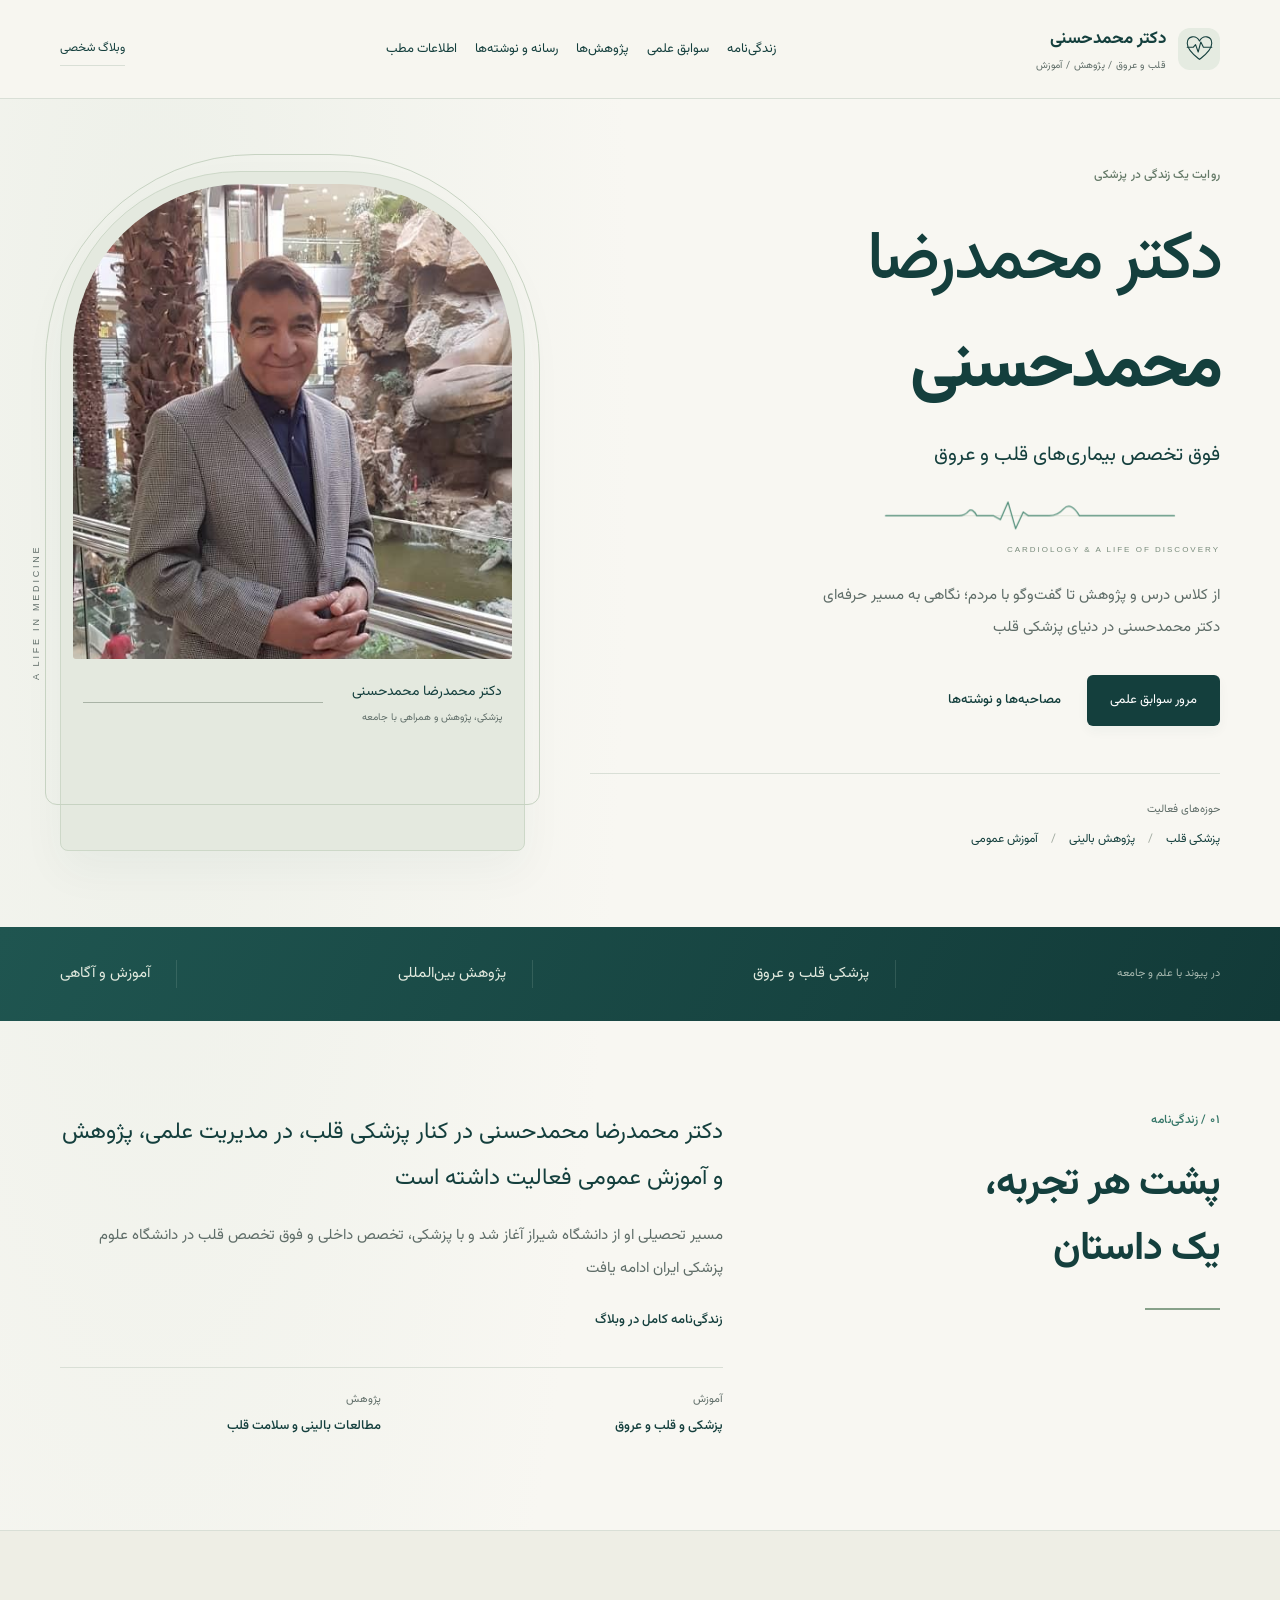
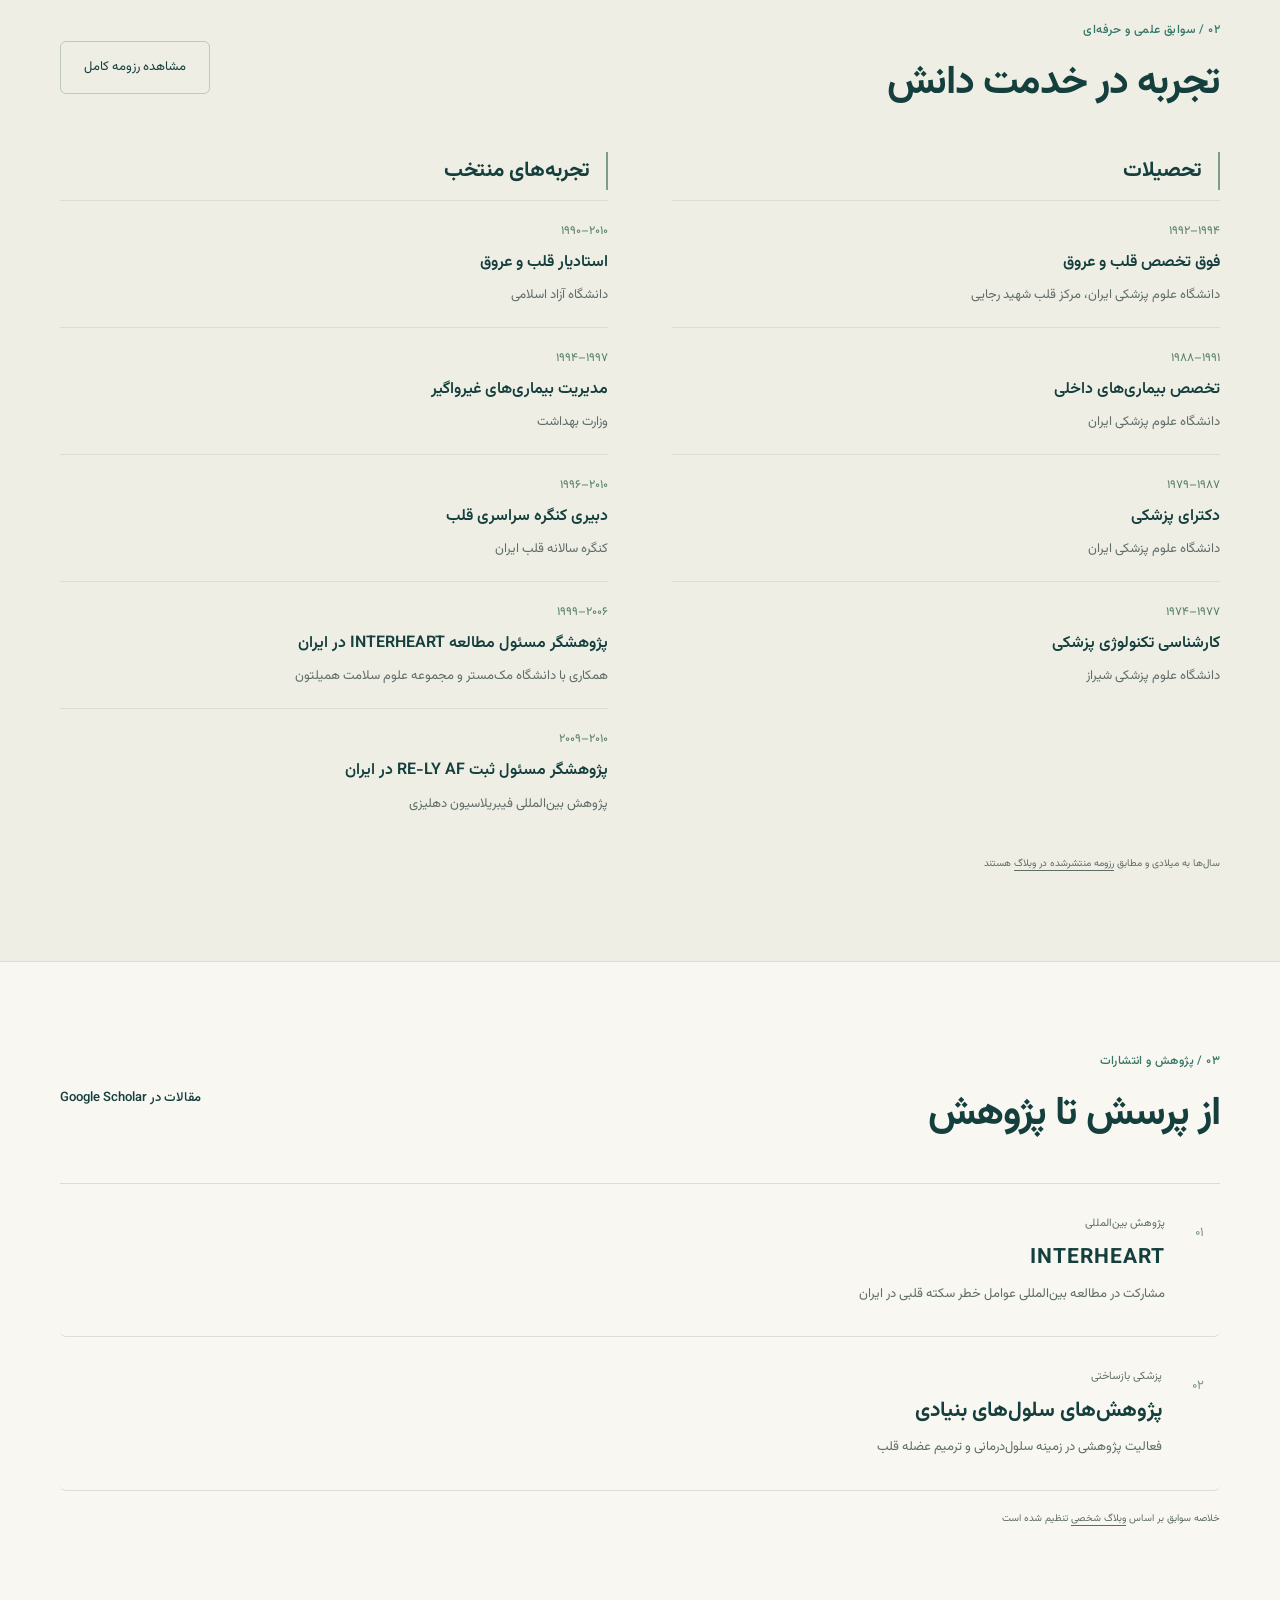
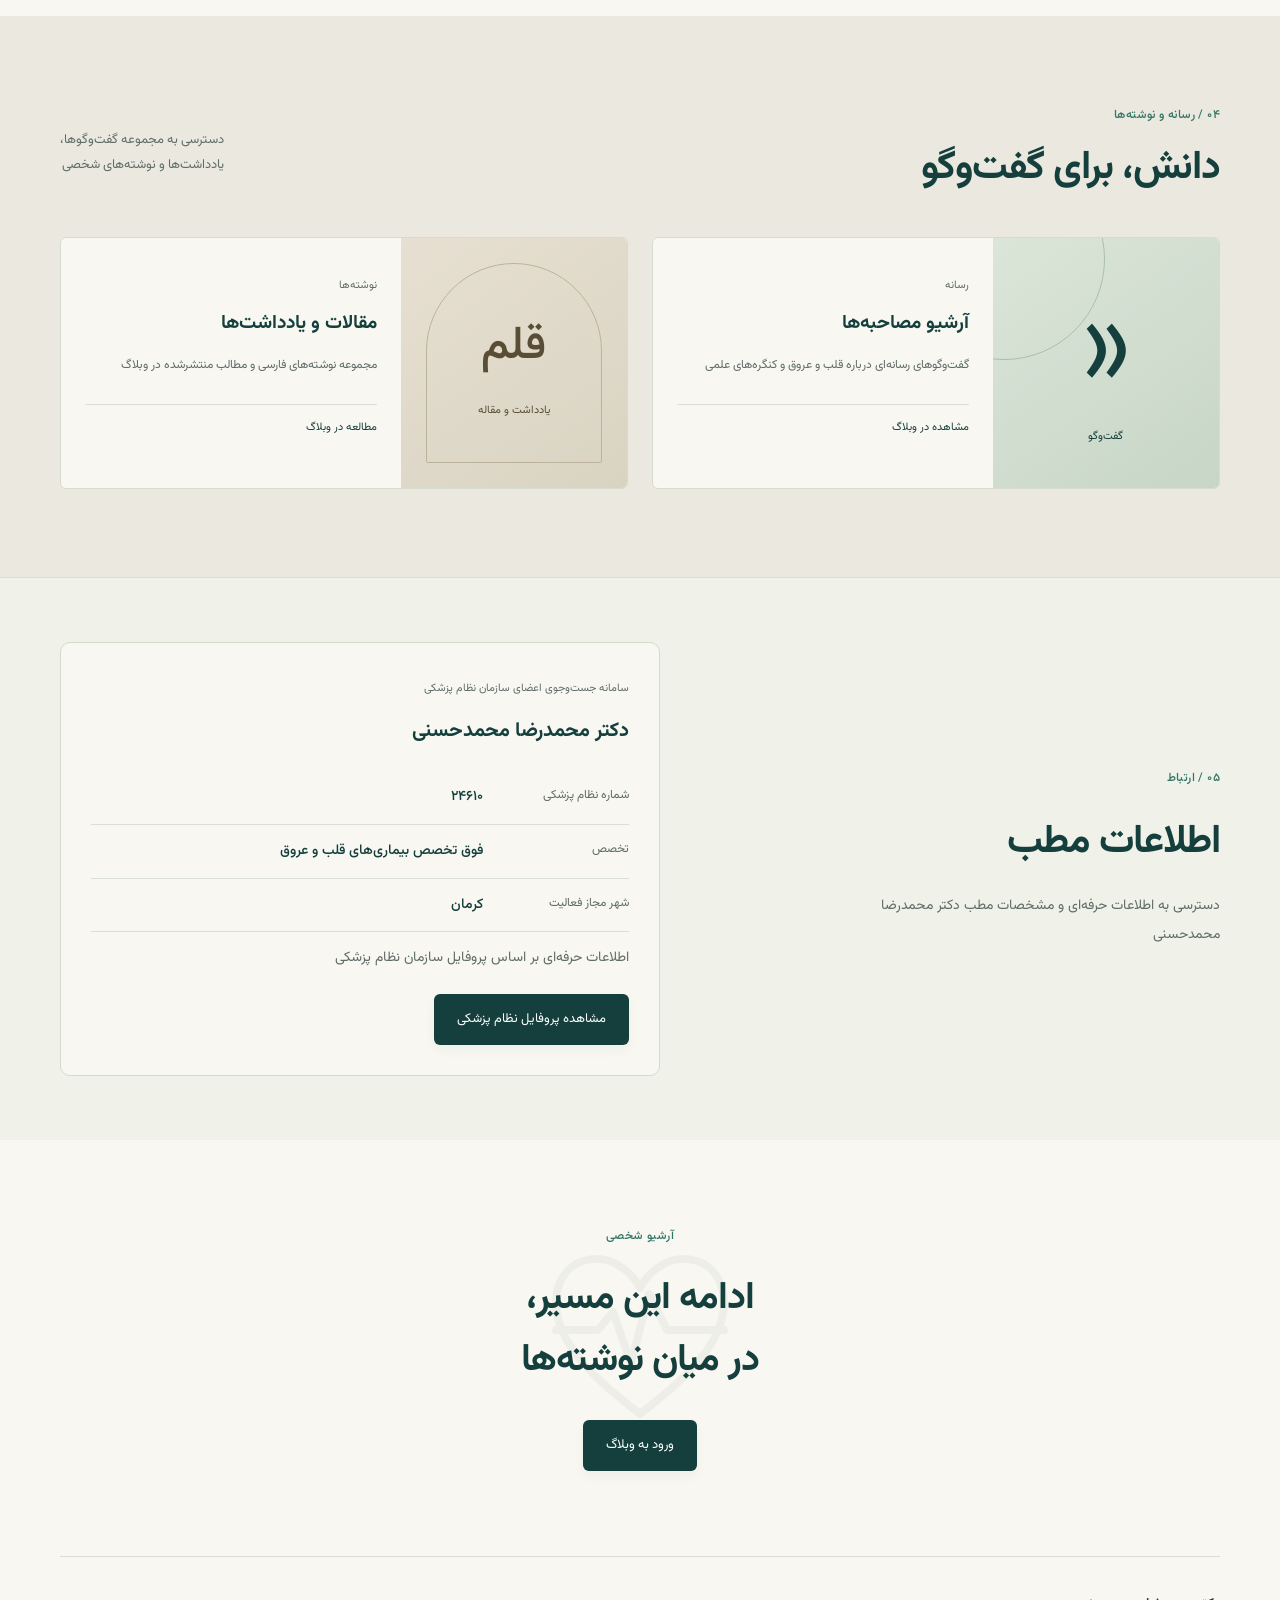
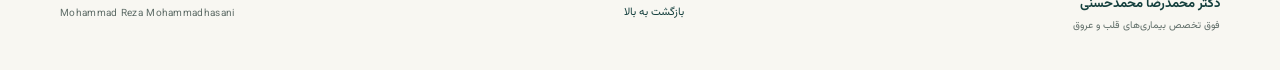
==== dad-website 2/index.html @ aa6b63ec "Add files via upload" ====
<!doctype html>
<html lang="fa" dir="rtl">
<head>
  <meta charset="utf-8">
  <meta name="viewport" content="width=device-width, initial-scale=1">
  <meta name="description" content="زندگی‌نامه، سوابق حرفه‌ای، پژوهش‌ها و آرشیو رسانه‌ای دکتر محمدرضا محمدحسنی، فوق تخصص بیماری‌های قلب و عروق.">
  <meta name="theme-color" content="#123f3c">
  <title>دکتر محمدرضا محمدحسنی | قلب، پژوهش و آموزش</title>
  <link rel="stylesheet" href="styles.css?v=6">
  <script src="script.js" defer></script>
</head>
<body>
  <a class="skip" href="#main">رفتن به محتوای اصلی</a>
  <header class="header">
    <div class="container header-inner">
      <a class="brand" href="#home" aria-label="دکتر محمدرضا محمدحسنی، صفحه نخست"><span class="brand-icon" aria-hidden="true"><svg viewBox="0 0 80 80" fill="none"><path d="M40 65C34 60 12 45 12 28C12 11 32 8 40 23C48 8 68 11 68 28C68 45 46 60 40 65Z"/><path d="M12 37H26L31 31L37 48L43 25L49 37H68"/></svg></span><span>دکتر محمدحسنی<small>قلب و عروق / پژوهش / آموزش</small></span></a>
      <button class="menu-toggle" aria-expanded="false" aria-controls="navigation">فهرست <span aria-hidden="true">☰</span></button>
      <nav id="navigation" aria-label="فهرست اصلی"><a href="#about">زندگی‌نامه</a><a href="#career">سوابق علمی</a><a href="#research">پژوهش‌ها</a><a href="#media">رسانه و نوشته‌ها</a><a href="#contact">اطلاعات مطب</a></nav>
      <a class="header-link" href="https://rezaafrooz.blogfa.com/" target="_blank" rel="noopener noreferrer">وبلاگ شخصی</a>
    </div>
  </header>
  <main id="main">
    <section class="hero container" id="home" aria-labelledby="hero-title">
      <div class="hero-copy">
        <p class="eyebrow hero-eyebrow">روایت یک زندگی در پزشکی</p>
        <h1 id="hero-title"><span>دکتر محمدرضا</span><br>محمدحسنی</h1>
        <p class="specialty">فوق تخصص بیماری‌های قلب و عروق</p>
        <div class="heartbeat" aria-hidden="true"><svg viewBox="0 0 380 50" fill="none"><path class="ecg-baseline" d="M0 26H380"/><path class="ecg-trace" d="M0 26H96Q104 26 109 20Q114 15 120 26H142L151 31L161 8L171 43L181 21L188 26H215Q226 26 234 17Q244 7 255 26H380"/></svg><span lang="en" dir="ltr">CARDIOLOGY &amp; A LIFE OF DISCOVERY</span></div>
        <p class="hero-description">از کلاس درس و پژوهش تا گفت‌وگو با مردم؛ نگاهی به مسیر حرفه‌ای دکتر محمدحسنی در دنیای پزشکی قلب</p>
        <div class="actions"><a class="button primary" href="#career">مرور سوابق علمی</a><a class="text-link" href="#media">مصاحبه‌ها و نوشته‌ها</a></div>
        <div class="hero-bottom"><span class="tiny-label">حوزه‌های فعالیت</span><p>پزشکی قلب <span> / </span> پژوهش بالینی <span> / </span> آموزش عمومی</p></div>
      </div>
      <figure class="portrait-frame"><img src="assets/portrait.jpg" alt="دکتر محمدرضا محمدحسنی" width="490" height="1008" fetchpriority="high"><figcaption><div>دکتر محمدرضا محمدحسنی<small>پزشکی، پژوهش و همراهی با جامعه</small></div><span class="caption-line" aria-hidden="true"></span></figcaption><span class="photo-tag" dir="ltr">A LIFE IN MEDICINE</span></figure>
    </section>
    <div class="focus-strip"><div class="container focus-inner"><p>در پیوند با علم و جامعه</p><span>پزشکی قلب و عروق</span><span>پژوهش بین‌المللی</span><span>آموزش و آگاهی</span></div></div>
    <section class="section container about" id="about" aria-labelledby="about-title">
      <div class="section-heading"><p class="eyebrow">۰۱ / زندگی‌نامه</p><h2 id="about-title">پشت هر تجربه،<br>یک داستان</h2></div>
      <div class="about-copy"><p class="lead">دکتر محمدرضا محمدحسنی در کنار پزشکی قلب، در مدیریت علمی، پژوهش و آموزش عمومی فعالیت داشته است</p><p>مسیر تحصیلی او از دانشگاه شیراز آغاز شد و با پزشکی، تخصص داخلی و فوق تخصص قلب در دانشگاه علوم پزشکی ایران ادامه یافت</p><a class="text-link" href="https://rezaafrooz.blogfa.com/" target="_blank" rel="noopener noreferrer">زندگی‌نامه کامل در وبلاگ</a><div class="about-notes"><div><span>آموزش</span><strong>پزشکی و قلب و عروق</strong></div><div><span>پژوهش</span><strong>مطالعات بالینی و سلامت قلب</strong></div></div></div>
    </section>
    <section class="career-section" id="career" aria-labelledby="career-title"><div class="container section">
      <div class="section-top"><div><p class="eyebrow">۰۲ / سوابق علمی و حرفه‌ای</p><h2 id="career-title">تجربه در خدمت دانش</h2></div><a class="button outline" href="https://rezaafrooz.blogfa.com/post/12" target="_blank" rel="noopener noreferrer">مشاهده رزومه کامل</a></div>
      <div class="credentials-grid">
        <div class="credentials-column">
          <h3 class="credentials-heading">تحصیلات</h3>
          <ol class="credential-list" aria-label="سوابق تحصیلی">
            <li><span class="credential-date"><bdi dir="ltr">۱۹۹۲–۱۹۹۴</bdi></span><h4>فوق تخصص قلب و عروق</h4><p>دانشگاه علوم پزشکی ایران، مرکز قلب شهید رجایی</p></li>
            <li><span class="credential-date"><bdi dir="ltr">۱۹۸۸–۱۹۹۱</bdi></span><h4>تخصص بیماری‌های داخلی</h4><p>دانشگاه علوم پزشکی ایران</p></li>
            <li><span class="credential-date"><bdi dir="ltr">۱۹۷۹–۱۹۸۷</bdi></span><h4>دکترای پزشکی</h4><p>دانشگاه علوم پزشکی ایران</p></li>
            <li><span class="credential-date"><bdi dir="ltr">۱۹۷۴–۱۹۷۷</bdi></span><h4>کارشناسی تکنولوژی پزشکی</h4><p>دانشگاه علوم پزشکی شیراز</p></li>
          </ol>
        </div>
        <div class="credentials-column">
          <h3 class="credentials-heading">تجربه‌های منتخب</h3>
          <ol class="credential-list" aria-label="مسئولیت‌های حرفه‌ای منتخب">
            <li><span class="credential-date"><bdi dir="ltr">۱۹۹۰–۲۰۱۰</bdi></span><h4>استادیار قلب و عروق</h4><p>دانشگاه آزاد اسلامی</p></li>
            <li><span class="credential-date"><bdi dir="ltr">۱۹۹۴–۱۹۹۷</bdi></span><h4>مدیریت بیماری‌های غیرواگیر</h4><p>وزارت بهداشت</p></li>
            <li><span class="credential-date"><bdi dir="ltr">۱۹۹۶–۲۰۱۰</bdi></span><h4>دبیری کنگره سراسری قلب</h4><p>کنگره سالانه قلب ایران</p></li>
            <li><span class="credential-date"><bdi dir="ltr">۱۹۹۹–۲۰۰۶</bdi></span><h4>پژوهشگر مسئول مطالعه <bdi dir="ltr">INTERHEART</bdi> در ایران</h4><p>همکاری با دانشگاه مک‌مستر و مجموعه علوم سلامت همیلتون</p></li>
            <li><span class="credential-date"><bdi dir="ltr">۲۰۰۹–۲۰۱۰</bdi></span><h4>پژوهشگر مسئول ثبت <bdi dir="ltr">RE-LY AF</bdi> در ایران</h4><p>پژوهش بین‌المللی فیبریلاسیون دهلیزی</p></li>
          </ol>
        </div>
      </div>
      <p class="source-note">سال‌ها به میلادی و مطابق <a href="https://rezaafrooz.blogfa.com/post/12" target="_blank" rel="noopener noreferrer">رزومه منتشرشده در وبلاگ</a> هستند</p>
    </div></section>
    <section class="section container" id="research" aria-labelledby="research-title">
      <div class="section-top"><div><p class="eyebrow">۰۳ / پژوهش و انتشارات</p><h2 id="research-title">از پرسش تا پژوهش</h2></div><a class="text-link" href="https://scholar.google.com/citations?user=L0Nbtl8AAAAJ&amp;hl=en" target="_blank" rel="noopener noreferrer">مقالات در Google Scholar</a></div>
      <div class="research-list"><article><span class="research-number">۰۱</span><div><p class="tiny-label">پژوهش بین‌المللی</p><h3 dir="ltr">INTERHEART</h3><p>مشارکت در مطالعه بین‌المللی عوامل خطر سکته قلبی در ایران</p></div></article><article><span class="research-number">۰۲</span><div><p class="tiny-label">پزشکی بازساختی</p><h3>پژوهش‌های سلول‌های بنیادی</h3><p>فعالیت پژوهشی در زمینه سلول‌درمانی و ترمیم عضله قلب</p></div></article></div>
      <p class="source-note">خلاصه سوابق بر اساس <a href="https://rezaafrooz.blogfa.com/" target="_blank" rel="noopener noreferrer">وبلاگ شخصی</a> تنظیم شده است</p>
    </section>
    <section class="media-section" id="media" aria-labelledby="media-title"><div class="container section">
      <div class="section-top"><div><p class="eyebrow">۰۴ / رسانه و نوشته‌ها</p><h2 id="media-title">دانش، برای گفت‌وگو</h2></div><p class="section-intro">دسترسی به مجموعه گفت‌وگوها،<br>یادداشت‌ها و نوشته‌های شخصی</p></div>
      <div class="media-grid"><a class="media-card" href="https://rezaafrooz.blogfa.com/" target="_blank" rel="noopener noreferrer"><div class="media-art art-interview" aria-hidden="true"><span>«</span><small>گفت‌وگو</small></div><div class="media-card-content"><span class="tiny-label">رسانه</span><h3>آرشیو مصاحبه‌ها</h3><p>گفت‌وگوهای رسانه‌ای درباره قلب و عروق و کنگره‌های علمی</p><span class="media-link">مشاهده در وبلاگ</span></div></a><a class="media-card" href="https://rezaafrooz.blogfa.com/" target="_blank" rel="noopener noreferrer"><div class="media-art art-writing" aria-hidden="true"><span>قلم</span><small>یادداشت و مقاله</small></div><div class="media-card-content"><span class="tiny-label">نوشته‌ها</span><h3>مقالات و یادداشت‌ها</h3><p>مجموعه نوشته‌های فارسی و مطالب منتشرشده در وبلاگ</p><span class="media-link">مطالعه در وبلاگ</span></div></a></div>
    </div></section>
    <section class="contact-section" id="contact" aria-labelledby="contact-title">
      <div class="container contact-layout">
        <div>
          <p class="eyebrow">۰۵ / ارتباط</p>
          <h2 id="contact-title">اطلاعات مطب</h2>
          <p class="contact-intro">دسترسی به اطلاعات حرفه‌ای و مشخصات مطب دکتر محمدرضا محمدحسنی</p>
        </div>
        <div class="contact-panel">
          <span class="tiny-label">سامانه جست‌وجوی اعضای سازمان نظام پزشکی</span>
          <h3>دکتر محمدرضا محمدحسنی</h3>
          <dl class="contact-details">
            <div><dt>شماره نظام پزشکی</dt><dd><bdi dir="ltr">۲۴۶۱۰</bdi></dd></div>
            <div><dt>تخصص</dt><dd>فوق تخصص بیماری‌های قلب و عروق</dd></div>
            <div><dt>شهر مجاز فعالیت</dt><dd>کرمان</dd></div>
          </dl>
          <p>اطلاعات حرفه‌ای بر اساس پروفایل سازمان نظام پزشکی</p>
          <a class="button primary" href="https://membersearch.irimc.org/member/profile?id=6c03a31c-1c1f-43a7-b918-f460abfaa80c" target="_blank" rel="noopener noreferrer">مشاهده پروفایل نظام پزشکی</a>
        </div>
      </div>
    </section>
    <section class="container closing"><p class="eyebrow">آرشیو شخصی</p><h2>ادامه این مسیر،<br>در میان نوشته‌ها</h2><a class="button primary" href="https://rezaafrooz.blogfa.com/" target="_blank" rel="noopener noreferrer">ورود به وبلاگ</a></section>
  </main>
  <footer class="container footer"><div><strong>دکتر محمدرضا محمدحسنی</strong><p>فوق تخصص بیماری‌های قلب و عروق</p></div><a href="#home">بازگشت به بالا</a><p class="footer-latin" lang="en" dir="ltr">Mohammad Reza Mohammadhasani</p></footer>
</body>
</html>
---- dad-website 2/styles.css ----
@import url('https://fonts.googleapis.com/css2?family=Vazirmatn:wght@400;500;600;700;800&display=swap');
:root{--paper:#f7f6f0;--ink:#173e3a;--muted:#5f6d68;--teal:#286e61;--line:#daddd4;--sand:#e9e7dc;--white:#fff;--radius:6px}
*{box-sizing:border-box}html{scroll-behavior:smooth;scroll-padding-top:110px}body{margin:0;background:var(--paper);color:var(--ink);font-family:Vazirmatn,Tahoma,Arial,sans-serif;line-height:1.9}a{color:inherit;text-decoration:none}button{font:inherit}a,button{-webkit-tap-highlight-color:transparent}a:focus-visible,button:focus-visible{outline:3px solid #c47c39;outline-offset:6px}h1,h2,h3,p,figure{margin:0}h2{font-size:clamp(28px,3.1vw,40px);line-height:1.65;letter-spacing:-1px}h3{font-size:21px;line-height:1.8}.container{width:min(1160px,calc(100% - 96px));margin-inline:auto}.skip{position:fixed;top:-100px;right:16px;z-index:100;background:var(--ink);color:white;padding:12px}.skip:focus{top:12px}.header{background:rgba(247,246,240,.97);border-bottom:1px solid var(--line);position:sticky;top:0;z-index:10}.header-inner{min-height:98px;display:flex;align-items:center;gap:36px}.brand{display:flex;align-items:center;gap:12px;font-weight:700;font-size:17px;white-space:nowrap}.brand small{display:block;font-weight:400;font-size:10px;color:var(--muted);letter-spacing:.3px}.brand-icon{width:42px;height:42px;border:1px solid var(--ink);display:grid;place-items:center;font-size:26px;border-radius:50%}.header nav{display:flex;gap:25px;margin-inline:auto;font-size:13px}.header nav a{position:relative;padding-block:6px}.header nav a:hover{color:var(--teal)}.header nav a:after{content:'';position:absolute;bottom:0;right:0;height:1px;width:0;background:var(--teal);transition:width .2s}.header nav a:hover:after{width:100%}.header-link{font-size:12px;border-bottom:1px solid var(--line);padding-block:5px;white-space:nowrap}.header-link span{margin-right:8px}.menu-toggle{display:none}.hero{display:grid;grid-template-columns:1.15fr .85fr;align-items:center;gap:65px;padding-block:65px 76px}.eyebrow{font-size:12px;font-weight:500;letter-spacing:.4px;color:var(--teal);margin-bottom:20px;display:flex;align-items:center;gap:10px}.dot{width:7px;height:7px;background:var(--teal);border-radius:50%}h1{font-size:clamp(44px,5.3vw,70px);font-weight:800;letter-spacing:-2.5px;line-height:1.6}h1>span:first-child{font-weight:500}.title-dot{color:#a98a56}.specialty{font-size:20px;margin-top:12px}.hero-description{max-width:400px;color:var(--muted);font-size:15px;margin-top:22px;line-height:2.1}.actions{display:flex;align-items:center;gap:26px;margin-top:32px}.button{display:inline-flex;align-items:center;justify-content:center;gap:25px;border-radius:var(--radius);font-size:13px;padding:13px 23px;transition:background .2s,transform .2s}.button:hover{transform:translateY(-2px)}.primary{background:var(--ink);color:var(--white)}.primary:hover{background:var(--teal)}.outline{border:1px solid #bec8bc;background:transparent}.outline:hover{background:var(--sand)}.text-link{display:inline-flex;align-items:center;gap:16px;font-size:13px;font-weight:500}.text-link:hover{color:var(--teal)}.hero-bottom{border-top:1px solid var(--line);margin-top:47px;padding-top:20px}.tiny-label{font-size:11px;color:var(--muted)}.hero-bottom p{font-size:12px;margin-top:4px}.hero-bottom p span{color:#a1aaa0;margin-inline:10px}.portrait-frame{position:relative;padding:12px;background:#e8e7df;border-radius:180px 180px 8px 8px;align-self:stretch;min-height:545px;margin-top:7px}.portrait-frame img{display:block;width:100%;height:475px;object-fit:cover;object-position:50% 31%;border-radius:170px 170px 3px 3px}.portrait-frame figcaption{display:flex;align-items:center;gap:14px;padding:17px 10px 6px;font-size:16px}.portrait-frame small{display:block;color:var(--muted);font-size:10px}.caption-mark{font-size:34px;color:var(--teal)}.caption-line{height:1px;background:#a9b3a6;flex:1;margin-right:15px}.photo-tag{position:absolute;top:75%;left:-33px;transform:rotate(-90deg);transform-origin:left top;font-family:Arial,sans-serif;font-size:9px;letter-spacing:2.8px;color:var(--muted)}.focus-strip{background:var(--ink);color:#e1e9de}.focus-inner{display:flex;align-items:center;justify-content:space-between;gap:24px;min-height:92px;font-size:15px}.focus-inner p{font-size:11px;opacity:.72}.focus-inner i{font-style:normal;color:#9eb8a8;font-size:23px}.section{padding-block:88px}.about{display:grid;grid-template-columns:.75fr 1.25fr;gap:100px}.about-copy p{color:var(--muted);font-size:15px;line-height:2.2}.about-copy p.lead{font-size:23px;color:var(--ink);line-height:2;margin-bottom:18px}.about-copy .text-link{margin-top:23px}.about-notes{margin-top:32px;padding-top:22px;border-top:1px solid var(--line);display:grid;grid-template-columns:1fr 1fr;gap:20px}.about-notes span{display:block;font-size:11px;color:var(--muted)}.about-notes strong{font-size:13px;font-weight:500}.career-section{background:#eeeee5;border-block:1px solid var(--line)}.section-top{display:flex;align-items:center;justify-content:space-between;gap:35px;margin-bottom:35px}.section-top .eyebrow{margin-bottom:10px}.career-grid{display:grid;grid-template-columns:repeat(3,1fr);gap:20px}.career-card{border:1px solid #d4d9cd;background:var(--paper);padding:28px 27px 22px;border-radius:var(--radius)}.card-index{display:block;color:#789681;font-size:13px;margin-bottom:32px}.career-card p{font-size:13px;color:var(--muted);margin-top:15px;min-height:82px}.card-foot{display:block;font-size:10px;margin-top:25px;border-top:1px solid var(--line);padding-top:15px;color:var(--teal)}.research-list{border-top:1px solid var(--line)}.research-list article{display:flex;align-items:center;gap:30px;padding:30px 5px;border-bottom:1px solid var(--line)}.research-number{font-size:13px;color:#7c9585;align-self:flex-start;padding-top:7px}.research-list h3[dir=ltr]{text-align:right;letter-spacing:1px}.research-list h3{margin-top:4px}.research-list article p:last-child{font-size:13px;color:var(--muted);margin-top:5px}.research-symbol{font-size:47px;font-family:Arial,sans-serif;margin-inline-start:auto;color:#769a87}.source-note{font-size:10px;color:var(--muted);margin-top:18px}.source-note a{text-decoration:underline;text-underline-offset:4px}.media-section{background:#ebe9df}.section-intro{font-size:13px;color:var(--muted)}.media-grid{display:grid;grid-template-columns:1fr 1fr;gap:24px}.media-card{display:grid;grid-template-columns:.8fr 1.2fr;background:var(--paper);border-radius:var(--radius);overflow:hidden;transition:transform .2s,box-shadow .2s}.media-card:hover{transform:translateY(-4px);box-shadow:0 12px 25px #183e3a0c}.media-art{min-height:250px;display:flex;flex-direction:column;align-items:center;justify-content:center;position:relative;overflow:hidden}.art-interview{background:#cfdace;color:var(--ink)}.art-interview:before{content:'';width:200px;height:200px;position:absolute;border:1px solid #a8bfab;border-radius:50%;left:-90px;top:-80px}.art-interview>span{font-size:115px;line-height:1.2}.media-art small{font-size:11px;margin-top:10px}.art-writing{background:#dcd6c7;color:#594d36}.art-writing>span{font-size:46px;font-weight:500}.art-writing:before{content:'';position:absolute;inset:25px;border:1px solid #bcb29c;border-radius:120px 120px 2px 2px}.media-card-content{padding:32px 24px}.media-card h3{font-size:19px;margin-top:7px}.media-card p{font-size:12px;color:var(--muted);margin-top:12px}.media-link{display:flex;justify-content:space-between;font-size:11px;margin-top:28px;padding-top:13px;border-top:1px solid var(--line)}.closing{text-align:center;padding-block:85px}.closing .eyebrow{justify-content:center}.closing h2{font-size:38px}.closing .button{margin-top:27px}.footer{border-top:1px solid var(--line);padding-block:35px;display:flex;align-items:center;justify-content:space-between;gap:25px;font-size:11px}.footer strong{font-size:13px}.footer p{color:var(--muted);font-size:10px}.footer-latin{letter-spacing:.3px}.footer a:hover{color:var(--teal)}
@media(min-width:1400px){.hero{padding-block:80px 90px}}
@media(max-width:1100px){.container{width:calc(100% - 64px)}.header-inner{gap:18px}.header nav{gap:15px;font-size:11px}.hero{gap:38px}.actions{gap:16px}.button{padding-inline:18px}.about{gap:55px}.media-card{grid-template-columns:.65fr 1fr}.media-card-content{padding:25px 20px}}
@media(max-width:800px){.container{width:calc(100% - 40px)}.header-inner{min-height:78px;flex-wrap:wrap;position:relative}.brand{font-size:15px}.brand small{font-size:9px}.header-link{display:none}.menu-toggle{display:flex;align-items:center;gap:9px;border:0;background:transparent;color:var(--ink);margin-inline-start:auto;font-size:12px;padding:10px}.header nav{display:none;width:100%;padding:0 0 18px;flex-wrap:wrap;gap:15px 22px;font-size:13px}.header nav.open{display:flex}.hero{grid-template-columns:1fr 1fr;gap:25px;padding-block:38px 45px}h1{font-size:40px;letter-spacing:-1.5px}.specialty{font-size:15px}.hero-description{font-size:12px}.actions{flex-direction:column;align-items:flex-start;gap:18px}.hero-bottom{margin-top:25px}.hero-bottom p{font-size:10px}.hero-bottom p span{margin-inline:4px}.portrait-frame{min-height:0;align-self:center;padding:9px}.portrait-frame img{height:405px}.portrait-frame figcaption{font-size:12px;padding:12px 3px 3px;gap:7px}.portrait-frame small{font-size:9px}.caption-mark{font-size:24px}.caption-line{display:none}.photo-tag{display:none}.focus-inner{flex-wrap:wrap;gap:12px;justify-content:center;min-height:90px;padding-block:16px;font-size:12px}.focus-inner p{width:100%;text-align:center}.focus-inner i{font-size:15px}.section{padding-block:56px}.about{gap:32px;grid-template-columns:.65fr 1fr}.about-copy p.lead{font-size:18px}.about-copy p{font-size:13px}.about-notes{grid-template-columns:1fr}.career-grid{gap:12px}.career-card{padding:20px 16px}.career-card h3{font-size:17px}.career-card p{font-size:12px;min-height:110px}.section-top{gap:20px}.section-top .text-link{font-size:11px}.media-grid{gap:16px}.media-card{grid-template-columns:1fr}.media-art{min-height:180px}.media-card-content{padding:24px}.footer-latin{display:none}}
@media(max-width:560px){.hero{grid-template-columns:1fr;gap:30px}.hero-copy{padding-top:5px}h1{font-size:49px}.specialty{font-size:18px}.hero-description{font-size:14px;max-width:340px}.actions{flex-direction:row;align-items:center;gap:20px;flex-wrap:wrap}.actions .text-link{font-size:12px}.hero-bottom{margin-top:30px}.hero-bottom p{font-size:11px}.portrait-frame{width:100%;max-width:340px;justify-self:center;margin-top:4px}.portrait-frame img{height:385px;object-position:50% 29%}.portrait-frame figcaption{font-size:14px;padding:14px 8px 5px;gap:12px}.focus-inner{font-size:11px;gap:10px}.about{grid-template-columns:1fr;gap:25px}.about h2 br{display:none}.about-copy p.lead{font-size:20px}.about-notes{grid-template-columns:1fr 1fr;gap:15px}.about-notes strong{font-size:11px}.section-top{align-items:flex-start;flex-direction:column;gap:20px}.career-grid{grid-template-columns:1fr}.career-card{padding:23px}.card-index{margin-bottom:12px}.career-card p{min-height:0}.card-foot{margin-top:20px}.research-list article{gap:18px;padding-block:25px}.research-symbol{font-size:30px}.research-list h3{font-size:19px}.research-list article p:last-child{font-size:12px}.media-grid{grid-template-columns:1fr}.media-card{grid-template-columns:.7fr 1fr}.media-art{min-height:225px}.media-card-content{padding:23px 18px}.media-card h3{font-size:17px}.closing{padding-block:55px}.closing h2{font-size:31px}.footer{padding-block:25px}.footer a{white-space:nowrap;font-size:10px}}
/* Phone and tablet refinements */
.hero > *, .about > *, .career-grid > *, .media-grid > *,
.research-list article > div { min-inline-size: 0; }
@media screen and (max-width: 800px) {
  html { scroll-padding-top: 96px; }
  .menu-toggle { min-width: 76px; min-height: 44px; border: 1px solid var(--line); border-radius: 6px; justify-content: center; }
  .header nav.open { display: grid; grid-template-columns: repeat(2, minmax(0, 1fr)); gap: 8px; padding-bottom: 16px; }
  .header nav a { min-height: 44px; padding: 10px 12px; border-radius: 6px; background: var(--sand); font-size: 14px; }
  .button, .text-link, .header-link, .footer a { min-height: 44px; }
  .about-copy p, .career-card p, .research-list article p:last-child, .media-card p { font-size: 14px; line-height: 2; }
  .tiny-label, .card-foot, .source-note { font-size: 12px; }
  .section-intro { font-size: 14px; }
  .footer { flex-wrap: wrap; }
}
@media screen and (max-width: 700px) {
  .hero { grid-template-columns: minmax(0, 1fr); gap: 32px; }
  .hero-copy { padding-top: 5px; }
  h1 { font-size: clamp(37px, 9vw, 54px); letter-spacing: -1px; line-height: 1.65; }
  .specialty { font-size: 18px; }
  .hero-description { max-width: 480px; font-size: 15px; }
  .actions { flex-direction: row; flex-wrap: wrap; gap: 14px 22px; }
  .hero-bottom { margin-top: 28px; }
  .hero-bottom p { font-size: 12px; line-height: 2.1; }
  .portrait-frame { width: 100%; max-width: 370px; justify-self: center; margin-top: 0; }
  .portrait-frame img { height: clamp(330px, 85vw, 410px); object-position: 50% 29%; }
  .portrait-frame figcaption { font-size: 15px; padding: 14px 10px 7px; }
  .portrait-frame small { font-size: 11px; }
  .about { grid-template-columns: minmax(0, 1fr); gap: 24px; }
  .about h2 br { display: none; }
  .about-copy p.lead { font-size: 20px; }
  .about-notes { grid-template-columns: repeat(2, minmax(0, 1fr)); }
  .section-top { align-items: flex-start; flex-direction: column; gap: 18px; margin-bottom: 26px; }
  .section-top .text-link { font-size: 14px; }
  .career-grid { grid-template-columns: minmax(0, 1fr); gap: 16px; }
  .career-card { padding: 24px; }
  .career-card h3 { font-size: 20px; }
  .career-card p { min-height: 0; margin-top: 10px; }
  .card-index { margin-bottom: 12px; }
  .card-foot { margin-top: 20px; }
  .media-grid { grid-template-columns: minmax(0, 1fr); }
  .media-card { grid-template-columns: minmax(0, .7fr) minmax(0, 1fr); }
}
@media screen and (max-width: 560px) {
  .container { width: calc(100% - 36px); }
  .header-inner { gap: 10px; min-height: 76px; }
  .brand { gap: 9px; font-size: 14px; }
  .brand-icon { width: 36px; height: 36px; font-size: 23px; }
  .brand small { font-size: 9px; }
  .hero { padding-block: 28px 40px; }
  .eyebrow { font-size: 12px; margin-bottom: 14px; }
  .actions { display: grid; grid-template-columns: minmax(0, 1fr); width: 100%; gap: 10px; margin-top: 24px; }
  .actions .button { min-height: 50px; font-size: 14px; }
  .actions .text-link { justify-content: center; font-size: 14px; }
  .hero-bottom p span { margin-inline: 5px; }
  .focus-inner { display: grid; grid-template-columns: repeat(3, minmax(0, 1fr)); gap: 10px; text-align: center; padding-block: 20px; font-size: 12px; }
  .focus-inner p { grid-column: 1 / -1; font-size: 12px; }
  .section { padding-block: 44px; }
  h2 { font-size: 28px; }
  .about-notes { gap: 18px; }
  .about-notes strong { font-size: 12px; }
  .research-list article { align-items: flex-start; gap: 14px; }
  .research-list h3 { font-size: 20px; }
  .research-number { flex-shrink: 0; }
  .media-card { grid-template-columns: minmax(0, 1fr); }
  .media-art { min-height: 150px; }
  .art-interview > span { font-size: 80px; line-height: 1; }
  .media-art small { margin-top: 0; font-size: 12px; }
  .art-writing > span { font-size: 38px; }
  .media-card-content { padding: 22px; }
  .media-card h3 { font-size: 21px; }
  .media-link { font-size: 13px; margin-top: 20px; min-height: 44px; align-items: center; }
  .closing { padding-block: 48px; }
  .closing h2 { font-size: 30px; }
  .closing .button { min-height: 48px; font-size: 14px; }
  .footer { align-items: flex-start; gap: 12px; padding-block: 24px; }
  .footer p { font-size: 12px; }
  .footer a { display: inline-flex; align-items: center; font-size: 12px; }
}
@media screen and (max-width: 360px) {
  .brand { font-size: 13px; }
  .brand small { font-size: 8px; }
  .menu-toggle { min-width: 65px; padding-inline: 8px; }
  .focus-inner { grid-template-columns: minmax(0, 1fr); gap: 6px; }
  .about-notes { grid-template-columns: minmax(0, 1fr); }
}
/* Concise education and experience timelines */
.credentials-grid { display: grid; grid-template-columns: repeat(2, minmax(0, 1fr)); gap: 64px; }
.credentials-column { min-inline-size: 0; }
.credentials-heading { font-size: 21px; margin-bottom: 10px; }
.credential-list { list-style: none; padding: 0; margin: 0; }
.credential-list li { border-top: 1px solid var(--line); padding: 19px 0; break-inside: avoid; }
.credential-date { display: block; font-size: 12px; color: var(--teal); margin-bottom: 5px; }
.credential-list h4 { font-size: 16px; line-height: 1.9; font-weight: 600; margin: 0; }
.credential-list p { color: var(--muted); font-size: 13px; line-height: 2; margin-top: 4px; }
@media screen and (max-width: 800px) { .credentials-grid { gap: 32px; } .credential-list p { font-size: 14px; } }
@media screen and (max-width: 700px) { .credentials-grid { grid-template-columns: minmax(0, 1fr); gap: 32px; } .credential-list h4 { font-size: 17px; } }
/* A quiet cardiology identity */
:root { --ink: #143f3d; --teal: #347567; --paper: #f8f7f2; --line: #d9dfd6; }
body { background-image: radial-gradient(ellipse at 12% 8%, #dde6db66, transparent 30%); }
.brand-icon { border: 0; background: #e5ebe1; border-radius: 12px; color: var(--ink); }
.brand-icon svg { width: 35px; height: 35px; stroke: currentColor; stroke-width: 2.5; stroke-linecap: round; stroke-linejoin: round; }
.hero { position: relative; }
.hero-eyebrow { letter-spacing: .2px; color: #657a68; }
h1 { color: var(--ink); }
.heartbeat { width: min(100%, 380px); margin-top: 22px; }
.heartbeat svg { display: block; width: 100%; height: 38px; overflow: visible; }
.ecg-baseline { stroke: #d6ded1; stroke-width: 1; }
.ecg-trace { stroke: #4e8c77; stroke-width: 1.6; stroke-linecap: round; stroke-linejoin: round; stroke-dasharray: 460; animation: trace-in 1.5s ease-out both; }
.heartbeat > span { display: block; font-family: Arial, sans-serif; font-size: 8px; letter-spacing: 2px; color: #798c7c; margin-top: 8px; text-align: right; }
@keyframes trace-in { from { stroke-dashoffset: 460; opacity: .3; } to { stroke-dashoffset: 0; opacity: 1; } }
.hero-description { margin-top: 23px; }
.portrait-frame { background: #e4e9df; border: 1px solid #cdd8c8; box-shadow: 0 20px 45px #173e3a0b; isolation: isolate; }
.portrait-frame:before { content: ''; position: absolute; inset: -18px -16px 45px; border: 1px solid #c7d3c2; border-radius: 210px 210px 12px 12px; z-index: -1; }
.portrait-frame img { filter: saturate(.88); }
.portrait-frame figcaption { font-size: 14px; padding-top: 20px; }
.portrait-frame figcaption small { margin-top: 2px; }
.focus-strip { background: linear-gradient(115deg, #1f5550, #123a38); position: relative; }
.focus-inner { min-height: 94px; }
.focus-inner > span { border-inline-start: 1px solid #c8dbce26; padding-inline-start: 26px; }
.about .section-heading { position: relative; }
.about .section-heading:after { content: ''; display: block; width: 75px; height: 2px; background: #87a18a; margin-top: 25px; }
.credentials-heading { padding-inline-start: 16px; border-inline-start: 2px solid #7f9e84; }
.credential-date { color: #547c63; }
.credentials-column { border-radius: 8px; }
.research-list article { transition: background .2s ease; border-radius: 6px; padding-inline: 16px; }
.research-list article:hover { background: #e8ede366; }
.art-interview { background: linear-gradient(145deg, #dbe5d8, #c7d6c7); }
.art-writing { background: linear-gradient(145deg, #e7e0d2, #d9d3c2); }
.media-card { border: 1px solid #d5dccf; }
.closing { position: relative; isolation: isolate; }
.closing:before { content: ''; position: absolute; width: 240px; height: 240px; top: 48%; left: 50%; transform: translate(-50%, -50%); background: #8aa88b; mask: url('assets/heart-mark.svg') center / contain no-repeat; -webkit-mask: url('assets/heart-mark.svg') center / contain no-repeat; opacity: .1; z-index: -1; }
.button.primary { box-shadow: 0 5px 12px #163e3a0b; }
@media screen and (max-width: 800px) {
  .heartbeat { margin-top: 18px; }
  .heartbeat > span { font-size: 7px; letter-spacing: 1.5px; }
  .brand-icon svg { width: 30px; height: 30px; }
}
@media screen and (max-width: 700px) {
  .portrait-frame:before { inset: -10px -10px 40px; }
  .portrait-frame { margin-top: 12px; }
  .heartbeat { width: min(100%, 340px); }
  .portrait-frame figcaption { font-size: 14px; }
}
@media screen and (max-width: 560px) {
  .focus-inner > span { padding-inline-start: 0; border: 0; }
  .focus-inner { min-height: 94px; }
  .about .section-heading:after { margin-top: 17px; }
  .heartbeat svg { height: 34px; }
  .hero-bottom { margin-top: 24px; }
  .closing:before { width: 190px; height: 190px; }
}
@media(prefers-reduced-motion:reduce) { .ecg-trace { animation: none; } }
@media(prefers-reduced-motion:reduce){html{scroll-behavior:auto}*,*:before,*:after{transition:none!important}}
/* Verified professional details supplied in the profile screenshot */
.contact-details { margin: 22px 0 0; }
.contact-details > div { display: grid; grid-template-columns: 130px minmax(0, 1fr); gap: 16px; padding-block: 13px; border-bottom: 1px solid var(--line); }
.contact-details dt { color: var(--muted); font-size: 12px; }
.contact-details dd { margin: 0; font-size: 14px; font-weight: 500; }
@media screen and (max-width: 560px) { .contact-details > div { grid-template-columns: minmax(0, 1fr); gap: 3px; } .contact-details dt { font-size: 12px; } .contact-details dd { font-size: 15px; } }
/* Compact office contact area */
.contact-section { border-top: 1px solid var(--line); background: #f0f2e9; }
.contact-layout { display: grid; grid-template-columns: minmax(0, .9fr) minmax(0, 1.1fr); gap: 70px; align-items: center; padding-block: 64px; }
.contact-intro { color: var(--muted); font-size: 14px; max-width: 350px; line-height: 2.1; margin-top: 16px; }
.contact-panel { background: var(--paper); border: 1px solid #d1dccd; border-radius: 10px; padding: 30px; }
.contact-panel h3 { font-size: 20px; margin-top: 10px; }
.contact-panel p { color: var(--muted); font-size: 14px; line-height: 2; margin-top: 12px; }
.contact-panel .button { margin-top: 22px; min-height: 48px; }
.header nav { gap: 18px; }
@media screen and (max-width: 1100px) { .header nav { gap: 12px; } .contact-layout { gap: 36px; } }
@media screen and (max-width: 800px) { .header nav.open { gap: 8px; } }
@media screen and (max-width: 700px) { .contact-layout { grid-template-columns: minmax(0, 1fr); gap: 24px; padding-block: 44px; } .contact-intro { max-width: none; } }
@media screen and (max-width: 560px) { .contact-panel { padding: 22px; } .contact-panel .button { width: 100%; font-size: 14px; } .contact-panel h3 { font-size: 19px; } }
@media print{.header,.actions,.focus-strip,.closing,.footer,.media-section{display:none}body{background:white}.container{width:100%}.hero{padding:20px 0}.portrait-frame{max-width:260px}.portrait-frame img{height:270px}.section{padding-block:25px}.career-section{background:white}.career-card{break-inside:avoid}.button{display:none}a{color:inherit}.source-note a:after{content:' (' attr(href) ')';direction:ltr}}
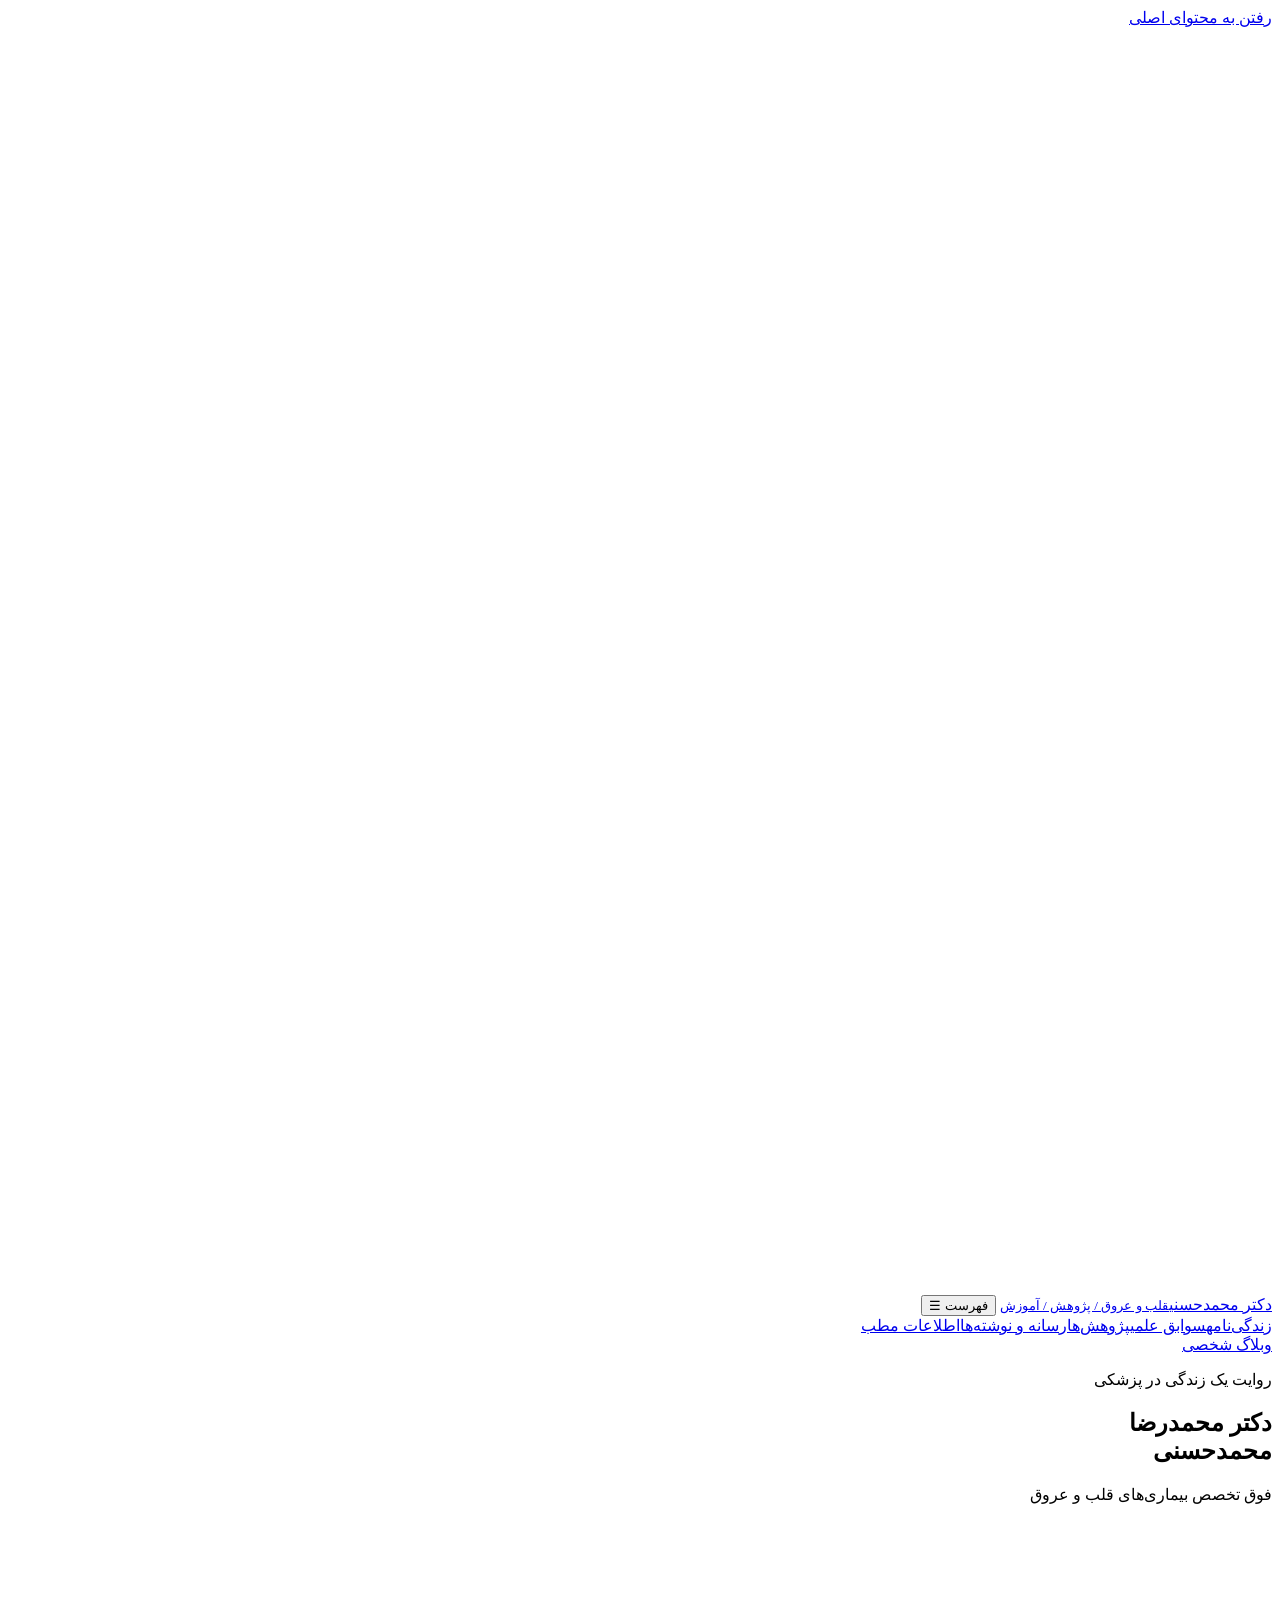
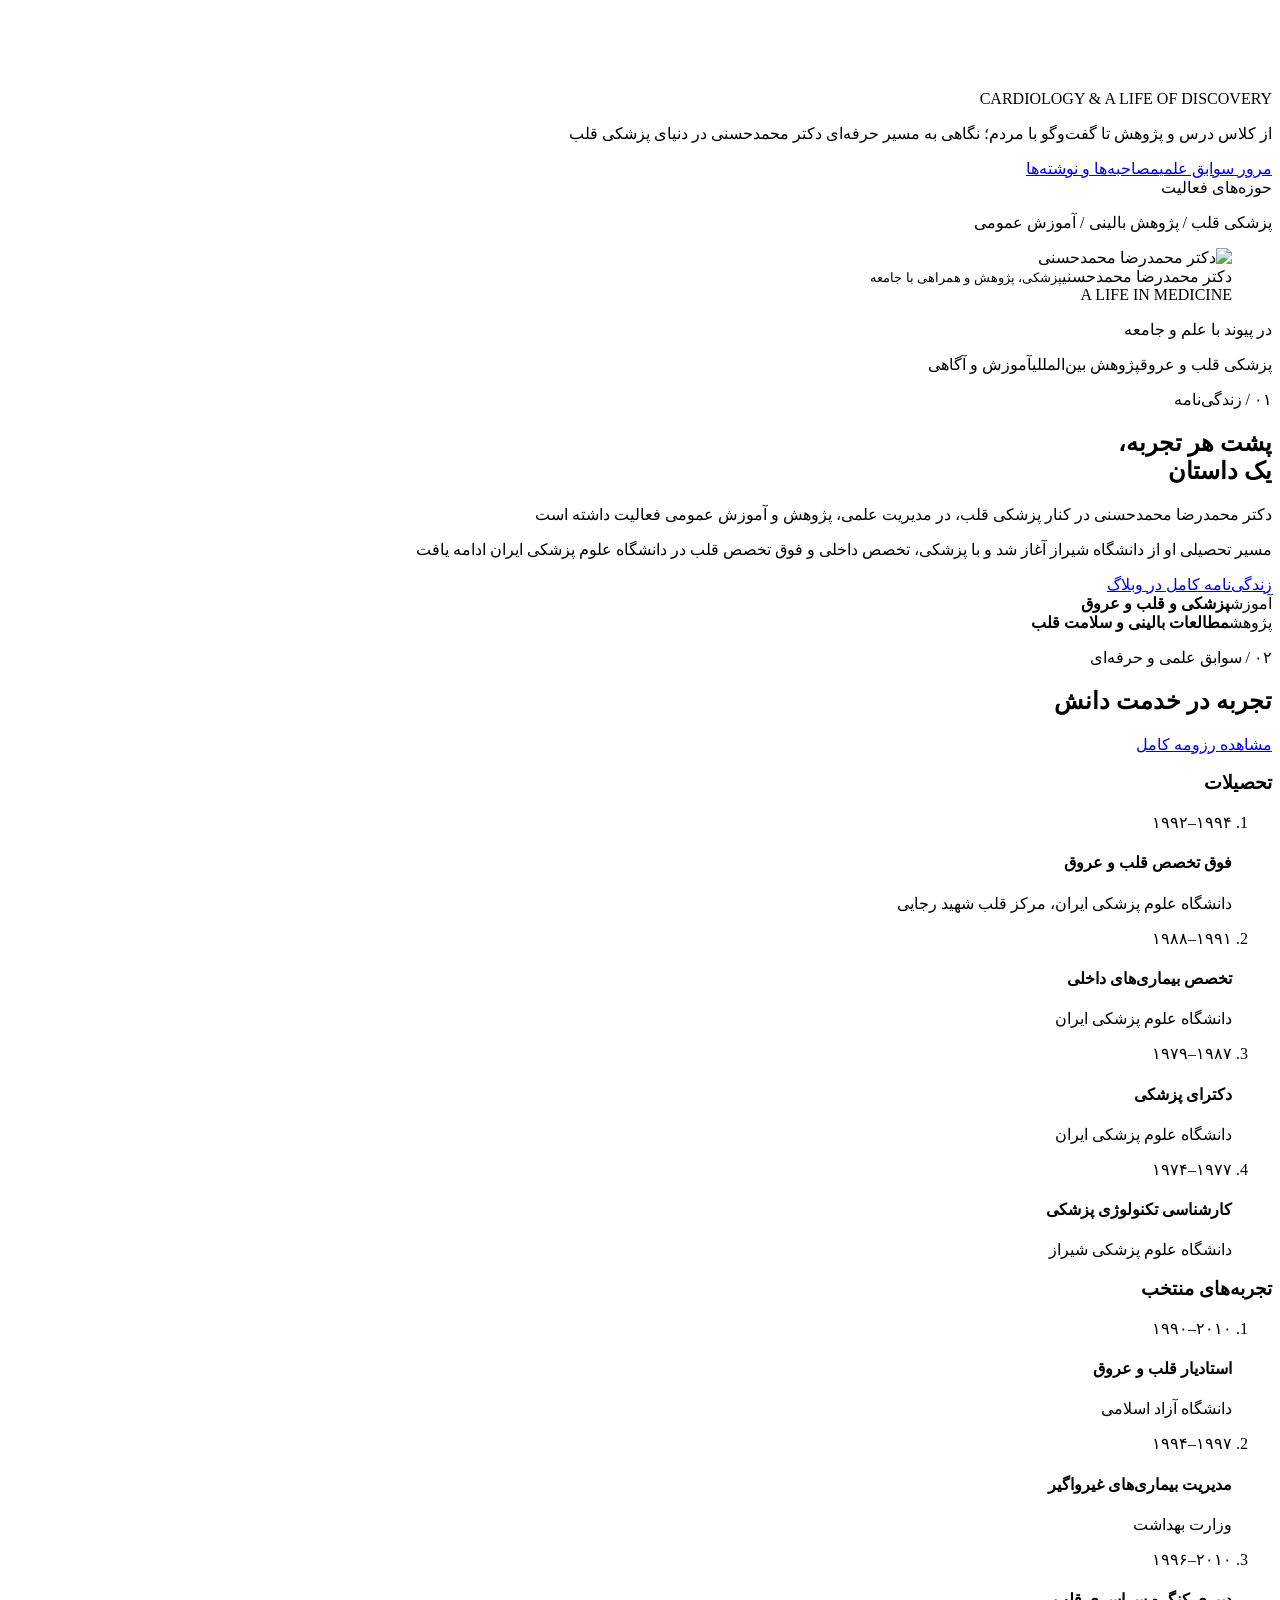
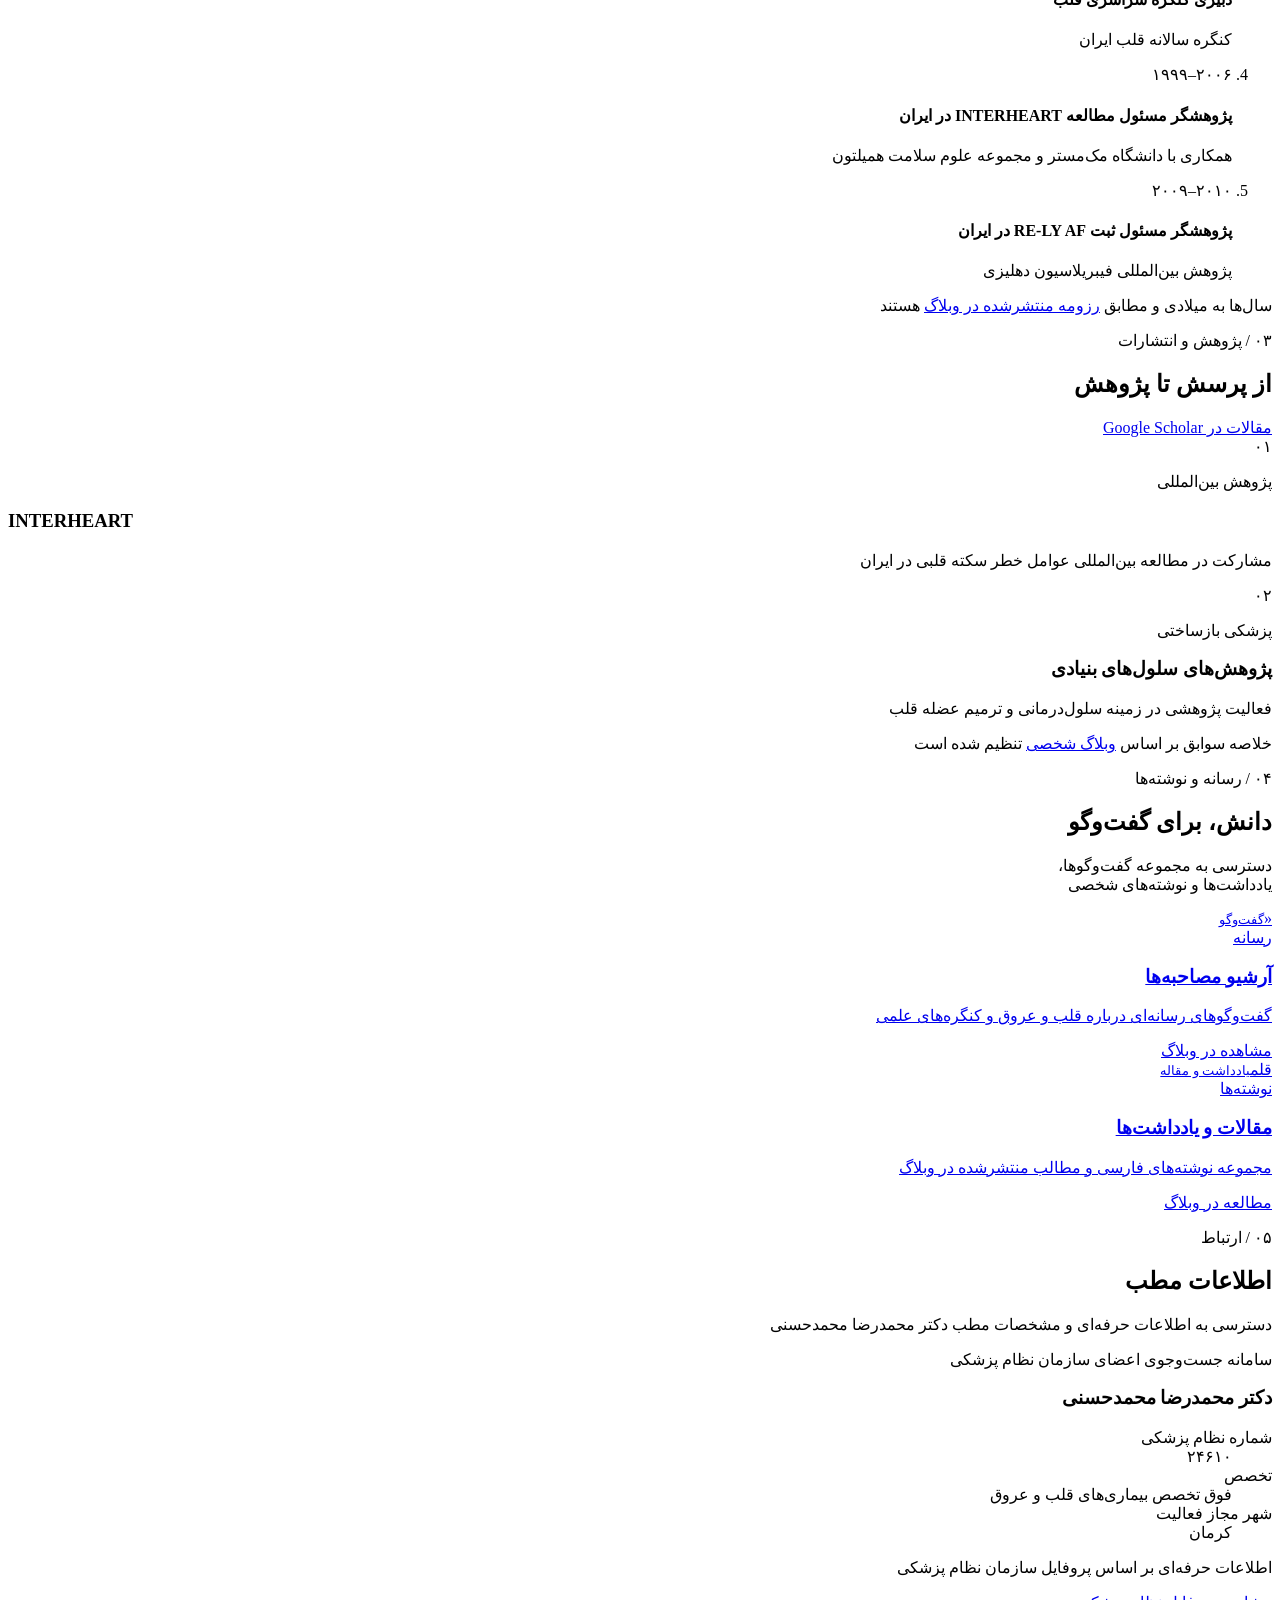
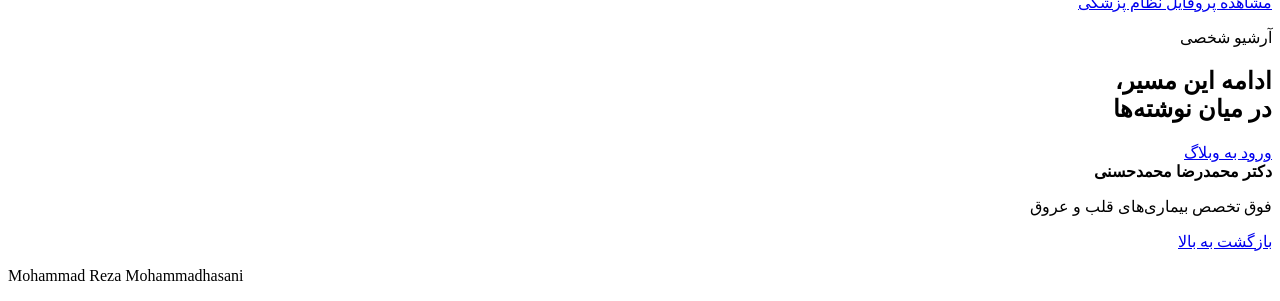
==== commit c48e4c15: "Add files via upload" ====
--- a/dad-website 2/index.html
+++ b/dad-website 2/index.html
@@ -6,8 +6,8 @@
   <meta name="description" content="زندگی‌نامه، سوابق حرفه‌ای، پژوهش‌ها و آرشیو رسانه‌ای دکتر محمدرضا محمدحسنی، فوق تخصص بیماری‌های قلب و عروق.">
   <meta name="theme-color" content="#123f3c">
   <title>دکتر محمدرضا محمدحسنی | قلب، پژوهش و آموزش</title>
-  <link rel="stylesheet" href="styles.css?v=6">
-  <script src="script.js" defer></script>
+  <link rel="stylesheet" href="dad-website%202/styles.css?v=6">
+  <script src="dad-website%202/script.js" defer></script>
 </head>
 <body>
   <a class="skip" href="#main">رفتن به محتوای اصلی</a>
@@ -30,7 +30,7 @@
         <div class="actions"><a class="button primary" href="#career">مرور سوابق علمی</a><a class="text-link" href="#media">مصاحبه‌ها و نوشته‌ها</a></div>
         <div class="hero-bottom"><span class="tiny-label">حوزه‌های فعالیت</span><p>پزشکی قلب <span> / </span> پژوهش بالینی <span> / </span> آموزش عمومی</p></div>
       </div>
-      <figure class="portrait-frame"><img src="assets/portrait.jpg" alt="دکتر محمدرضا محمدحسنی" width="490" height="1008" fetchpriority="high"><figcaption><div>دکتر محمدرضا محمدحسنی<small>پزشکی، پژوهش و همراهی با جامعه</small></div><span class="caption-line" aria-hidden="true"></span></figcaption><span class="photo-tag" dir="ltr">A LIFE IN MEDICINE</span></figure>
+      <figure class="portrait-frame"><img src="dad-website%202/assets/portrait.jpg" alt="دکتر محمدرضا محمدحسنی" width="490" height="1008" fetchpriority="high"><figcaption><div>دکتر محمدرضا محمدحسنی<small>پزشکی، پژوهش و همراهی با جامعه</small></div><span class="caption-line" aria-hidden="true"></span></figcaption><span class="photo-tag" dir="ltr">A LIFE IN MEDICINE</span></figure>
     </section>
     <div class="focus-strip"><div class="container focus-inner"><p>در پیوند با علم و جامعه</p><span>پزشکی قلب و عروق</span><span>پژوهش بین‌المللی</span><span>آموزش و آگاهی</span></div></div>
     <section class="section container about" id="about" aria-labelledby="about-title">
